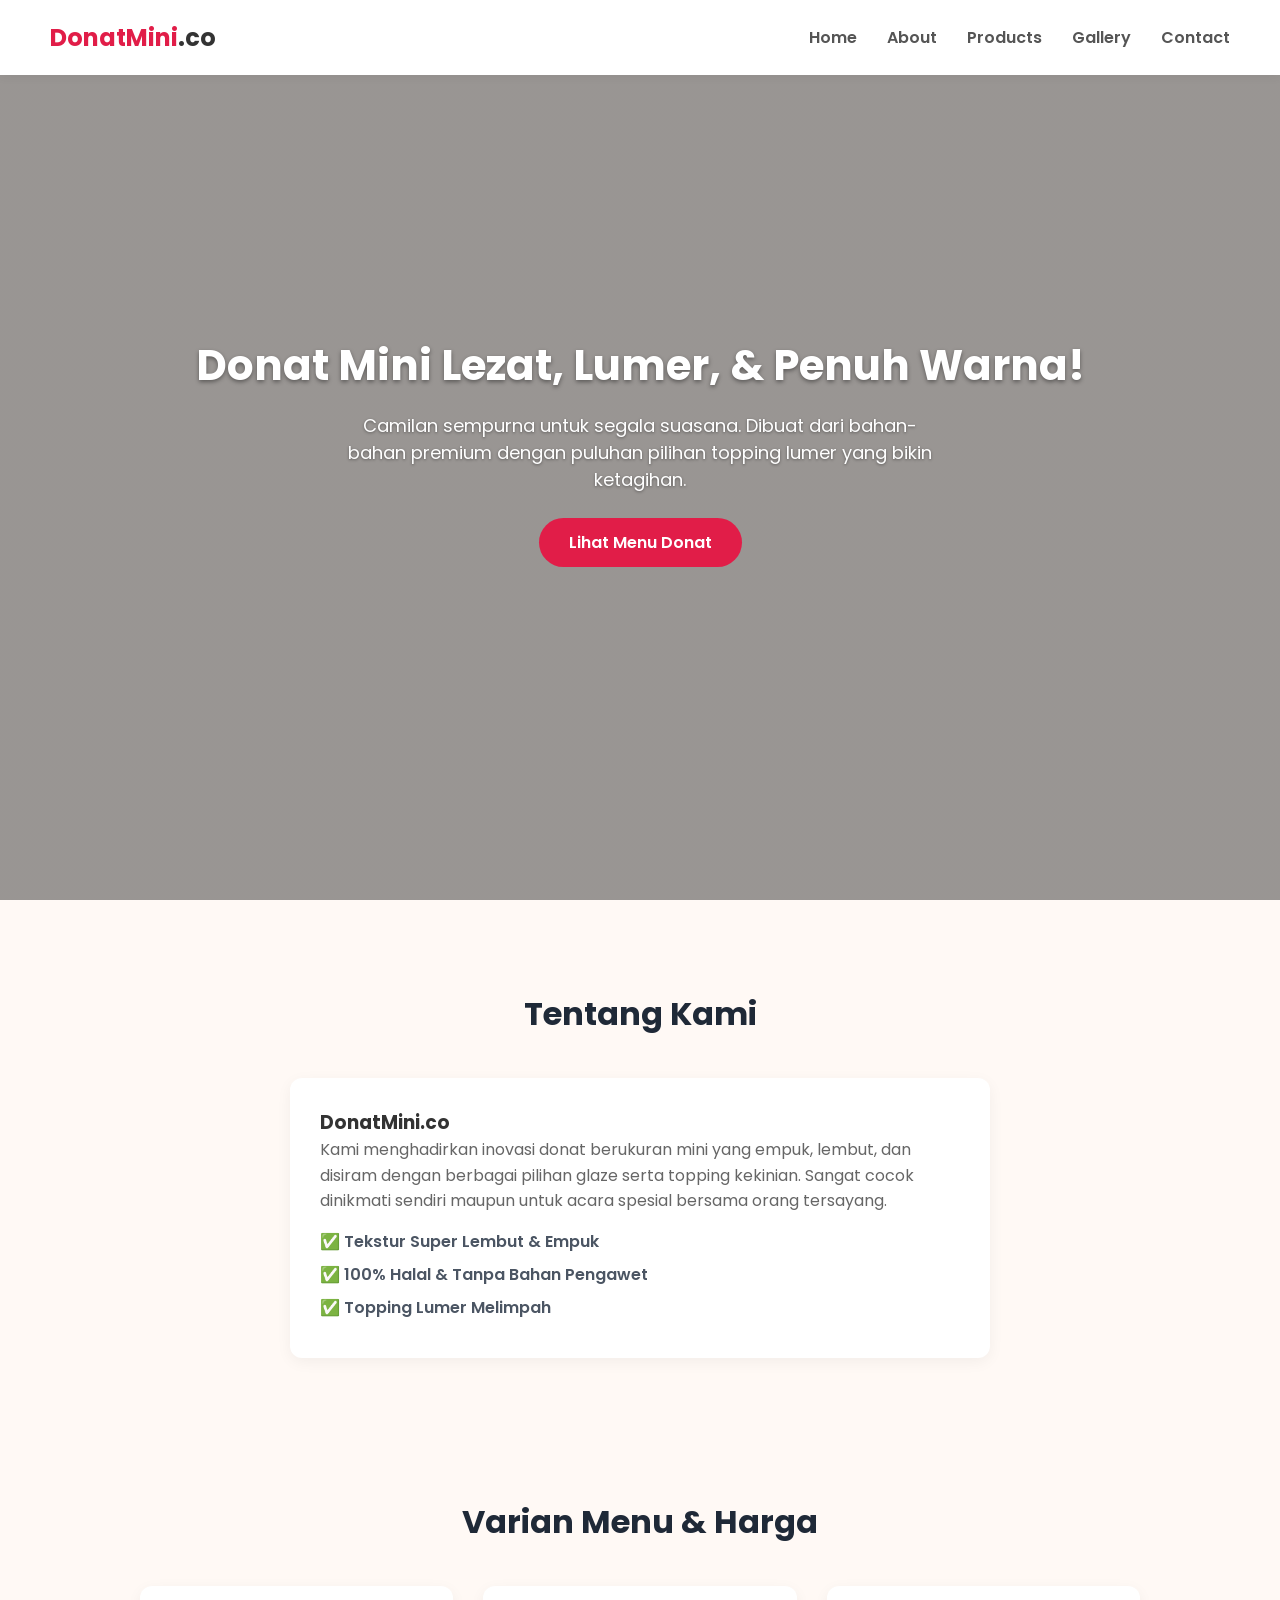
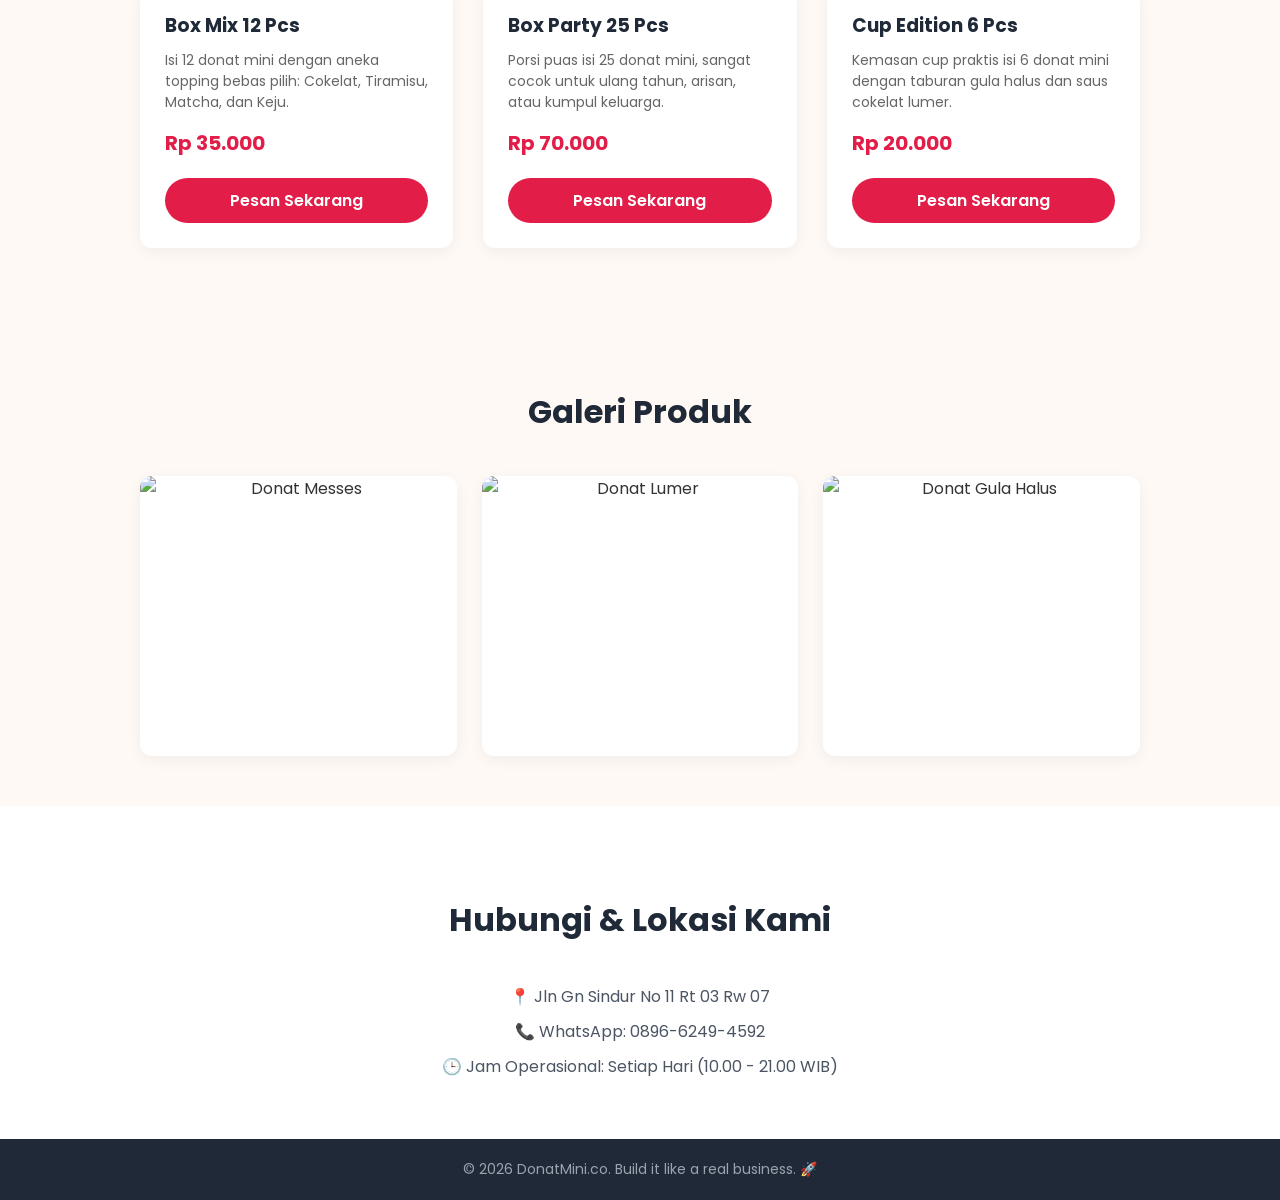
==== index.html @ 74868bb6 "Add files via upload" ====
<!DOCTYPE html>
<html lang="id">
<head>
    <meta charset="UTF-8">
    <meta name="viewport" content="width=device-width, initial-scale=1.0">
    <title>DonatMini.co - Manisnya Pas di Setiap Gigitan</title>
    <!-- Link CSS -->
    <link rel="stylesheet" href="style.css">
    <!-- Font Google -->
    <link href="https://fonts.googleapis.com/css2?family=Poppins:wght@300;400;600;700&display=swap" rel="stylesheet">
</head>
<body>

    <!-- NAVIGATION -->
    <header>
        <div class="logo">DonatMini<span>.co</span></div>
        <nav class="nav-menu" id="navMenu">
            <a href="#home">Home</a>
            <a href="#about">About</a>
            <a href="#products">Products</a>
            <a href="#gallery">Gallery</a>
            <a href="#contact">Contact</a>
        </nav>
        <div class="hamburger" id="hamburger">
            <span></span>
            <span></span>
            <span></span>
        </div>
    </header>

    <!-- HOME / HERO SECTION -->
    <section id="home" class="hero">
        <div class="hero-content">
            <h1>Donat Mini Lezat, Lumer, & Penuh Warna!</h1>
            <p>Camilan sempurna untuk segala suasana. Dibuat dari bahan-bahan premium dengan puluhan pilihan topping lumer yang bikin ketagihan.</p>
            <a href="#products" class="btn-primary">Lihat Menu Donat</a>
        </div>
    </section>

    <!-- ABOUT SECTION -->
    <section id="about" class="about">
        <h2>Tentang Kami</h2>
        <div class="about-container">
            <div class="about-text">
                <h3>DonatMini.co</h3>
                <p>Kami menghadirkan inovasi donat berukuran mini yang empuk, lembut, dan disiram dengan berbagai pilihan glaze serta topping kekinian. Sangat cocok dinikmati sendiri maupun untuk acara spesial bersama orang tersayang.</p>
                <ul>
                    <li>✅ Tekstur Super Lembut & Empuk</li>
                    <li>✅ 100% Halal & Tanpa Bahan Pengawet</li>
                    <li>✅ Topping Lumer Melimpah</li>
                </ul>
            </div>
        </div>
    </section>

    <!-- PRODUCT SECTION -->
    <section id="products" class="products">
        <h2>Varian Menu & Harga</h2>
        <div class="product-grid">
            <div class="product-card">
                <h3>Box Mix 12 Pcs</h3>
                <p>Isi 12 donat mini dengan aneka topping bebas pilih: Cokelat, Tiramisu, Matcha, dan Keju.</p>
                <span class="price">Rp 35.000</span>
                <a href="#contact" class="btn-card">Pesan Sekarang</a>
            </div>
            <div class="product-card">
                <h3>Box Party 25 Pcs</h3>
                <p>Porsi puas isi 25 donat mini, sangat cocok untuk ulang tahun, arisan, atau kumpul keluarga.</p>
                <span class="price">Rp 70.000</span>
                <a href="#contact" class="btn-card">Pesan Sekarang</a>
            </div>
            <div class="product-card">
                <h3>Cup Edition 6 Pcs</h3>
                <p>Kemasan cup praktis isi 6 donat mini dengan taburan gula halus dan saus cokelat lumer.</p>
                <span class="price">Rp 20.000</span>
                <a href="#contact" class="btn-card">Pesan Sekarang</a>
            </div>
        </div>
    </section>

    <!-- GALLERY SECTION (Murni Foto Tanpa Judul Teks) -->
    <section id="gallery" class="gallery">
        <h2>Galeri Produk</h2>
        <div class="gallery-grid">
            <div class="gallery-card">
                <img src="https://images.pexels.com/photos/3779937/pexels-photo-3779937.jpeg?auto=compress&cs=tinysrgb&w=600" alt="Donat Messes">
            </div>
            <div class="gallery-card">
                <img src="https://images.pexels.com/photos/1191639/pexels-photo-1191639.jpeg?auto=compress&cs=tinysrgb&w=600" alt="Donat Lumer">
            </div>
            <div class="gallery-card">
                <img src="https://images.pexels.com/photos/4686960/pexels-photo-4686960.jpeg?auto=compress&cs=tinysrgb&w=600" alt="Donat Gula Halus">
            </div>
        </div>
    </section>

    <!-- CONTACT SECTION -->
    <section id="contact" class="contact">
        <h2>Hubungi & Lokasi Kami</h2>
        <p>📍 Jln Gn Sindur No 11 Rt 03 Rw 07</p>
        <p>📞 WhatsApp: 0896-6249-4592</p>
        <p>🕒 Jam Operasional: Setiap Hari (10.00 - 21.00 WIB)</p>
    </section>

    <!-- FOOTER -->
    <footer>
        <p>&copy; 2026 DonatMini.co. Build it like a real business. 🚀</p>
    </footer>

    <!-- Link JavaScript -->
    <script src="script.js"></script>
</body>
</html>
---- style.css ----
/* --- PENGATURAN DASAR --- */
* {
    margin: 0;
    padding: 0;
    box-sizing: border-box;
    font-family: 'Poppins', sans-serif;
    scroll-behavior: smooth;
}

body {
    background-color: #fff9f5;
    color: #333;
}

/* --- HEADER & NAVBAR --- */
header {
    position: fixed;
    top: 0;
    width: 100%;
    background: #ffffff;
    display: flex;
    justify-content: space-between;
    align-items: center;
    padding: 20px 50px;
    box-shadow: 0 2px 10px rgba(0,0,0,0.05);
    z-index: 1000;
}

.logo {
    font-size: 24px;
    font-weight: 700;
    color: #e11d48;
}

.logo span {
    color: #333;
}

.nav-menu {
    display: flex;
    gap: 30px;
}

.nav-menu a {
    text-decoration: none;
    color: #555;
    font-weight: 600;
    transition: 0.3s;
}

.nav-menu a:hover {
    color: #e11d48;
}

/* Hamburger Menu untuk HP */
.hamburger {
    display: none;
    cursor: pointer;
    flex-direction: column;
    gap: 5px;
}

.hamburger span {
    width: 25px;
    height: 3px;
    background: #333;
    transition: 0.3s;
}

/* --- HERO SECTION --- */
.hero {
    height: 100vh;
    background: linear-gradient(rgba(0,0,0,0.4), rgba(0,0,0,0.4)), url('https://images.pexels.com/photos/867452/pexels-photo-867452.jpeg?auto=compress&cs=tinysrgb&w=1260&h=750&dpr=1') center/cover no-repeat;
    display: flex;
    align-items: center;
    justify-content: center;
    text-align: center;
    color: #fff;
    padding: 0 20px;
}

.hero-content h1 {
    font-size: 42px;
    margin-bottom: 15px;
    text-shadow: 0 2px 4px rgba(0,0,0,0.4);
}

.hero-content p {
    font-size: 18px;
    margin-bottom: 25px;
    max-width: 600px;
    margin-left: auto;
    margin-right: auto;
    text-shadow: 0 1px 3px rgba(0,0,0,0.4);
}

.btn-primary, .btn-card {
    display: inline-block;
    background-color: #e11d48;
    color: #fff;
    padding: 12px 30px;
    border-radius: 25px;
    text-decoration: none;
    font-weight: 600;
    transition: 0.3s;
}

.btn-primary:hover, .btn-card:hover {
    background-color: #be123c;
}

/* --- GENERAL SECTION --- */
section {
    padding: 90px 50px 50px;
    text-align: center;
}

section h2 {
    font-size: 32px;
    margin-bottom: 40px;
    color: #1f2937;
}

/* --- ABOUT SECTION --- */
.about-container {
    max-width: 700px;
    margin: 0 auto;
    text-align: left;
    background: #fff;
    padding: 30px;
    border-radius: 12px;
    box-shadow: 0 4px 15px rgba(0,0,0,0.05);
}

.about-text p {
    margin-bottom: 15px;
    line-height: 1.6;
    color: #666;
}

.about-text ul {
    list-style: none;
    margin-top: 15px;
}

.about-text li {
    margin-bottom: 8px;
    font-weight: 600;
    color: #4b5563;
}

/* --- PRODUCT SECTION --- */
.product-grid {
    display: grid;
    grid-template-columns: repeat(auto-fit, minmax(280px, 1fr));
    gap: 30px;
    max-width: 1000px;
    margin: 0 auto;
}

.product-card {
    background: #fff;
    padding: 25px;
    border-radius: 12px;
    box-shadow: 0 4px 15px rgba(0,0,0,0.05);
    text-align: left;
    display: flex;
    flex-direction: column;
    justify-content: space-between;
    transition: transform 0.3s;
}

.product-card:hover {
    transform: translateY(-5px);
}

.product-card h3 {
    color: #1f2937;
    margin-bottom: 10px;
}

.product-card p {
    color: #666;
    font-size: 14px;
    margin-bottom: 15px;
}

.price {
    font-size: 20px;
    font-weight: 700;
    color: #e11d48;
    margin-bottom: 20px;
}

.btn-card {
    text-align: center;
    padding: 10px;
}

/* --- GALLERY SECTION (Desain Kartu Foto Tanpa Teks) --- */
.gallery-grid {
    display: grid;
    grid-template-columns: repeat(auto-fit, minmax(280px, 1fr));
    gap: 25px;
    max-width: 1000px;
    margin: 0 auto;
}

.gallery-card {
    background: #fff;
    border-radius: 12px;
    overflow: hidden;
    box-shadow: 0 4px 15px rgba(0,0,0,0.05);
    transition: transform 0.3s;
}

.gallery-card:hover {
    transform: scale(1.03);
}

.gallery-card img {
    width: 100%;
    height: 280px;
    object-fit: cover;
    display: block;
}

/* --- CONTACT SECTION --- */
.contact {
    background: #fff;
}

.contact p {
    font-size: 16px;
    margin-bottom: 10px;
    color: #4b5563;
}

/* --- FOOTER --- */
footer {
    background: #1f2937;
    color: #9ca3af;
    padding: 20px;
    text-align: center;
    font-size: 14px;
}

/* --- RESPONSIVE UNTUK HP --- */
@media (max-width: 768px) {
    header {
        padding: 20px;
    }
    
    .nav-menu {
        display: none;
        flex-direction: column;
        position: absolute;
        top: 70px;
        left: 0;
        width: 100%;
        background: #fff;
        padding: 20px;
        box-shadow: 0 5px 10px rgba(0,0,0,0.1);
        text-align: center;
    }

    .nav-menu.active {
        display: flex;
    }

    .hamburger {
        display: flex;
    }

    .hero-content h1 {
        font-size: 30px;
    }
    
    section {
        padding: 70px 20px 40px;
    }
}
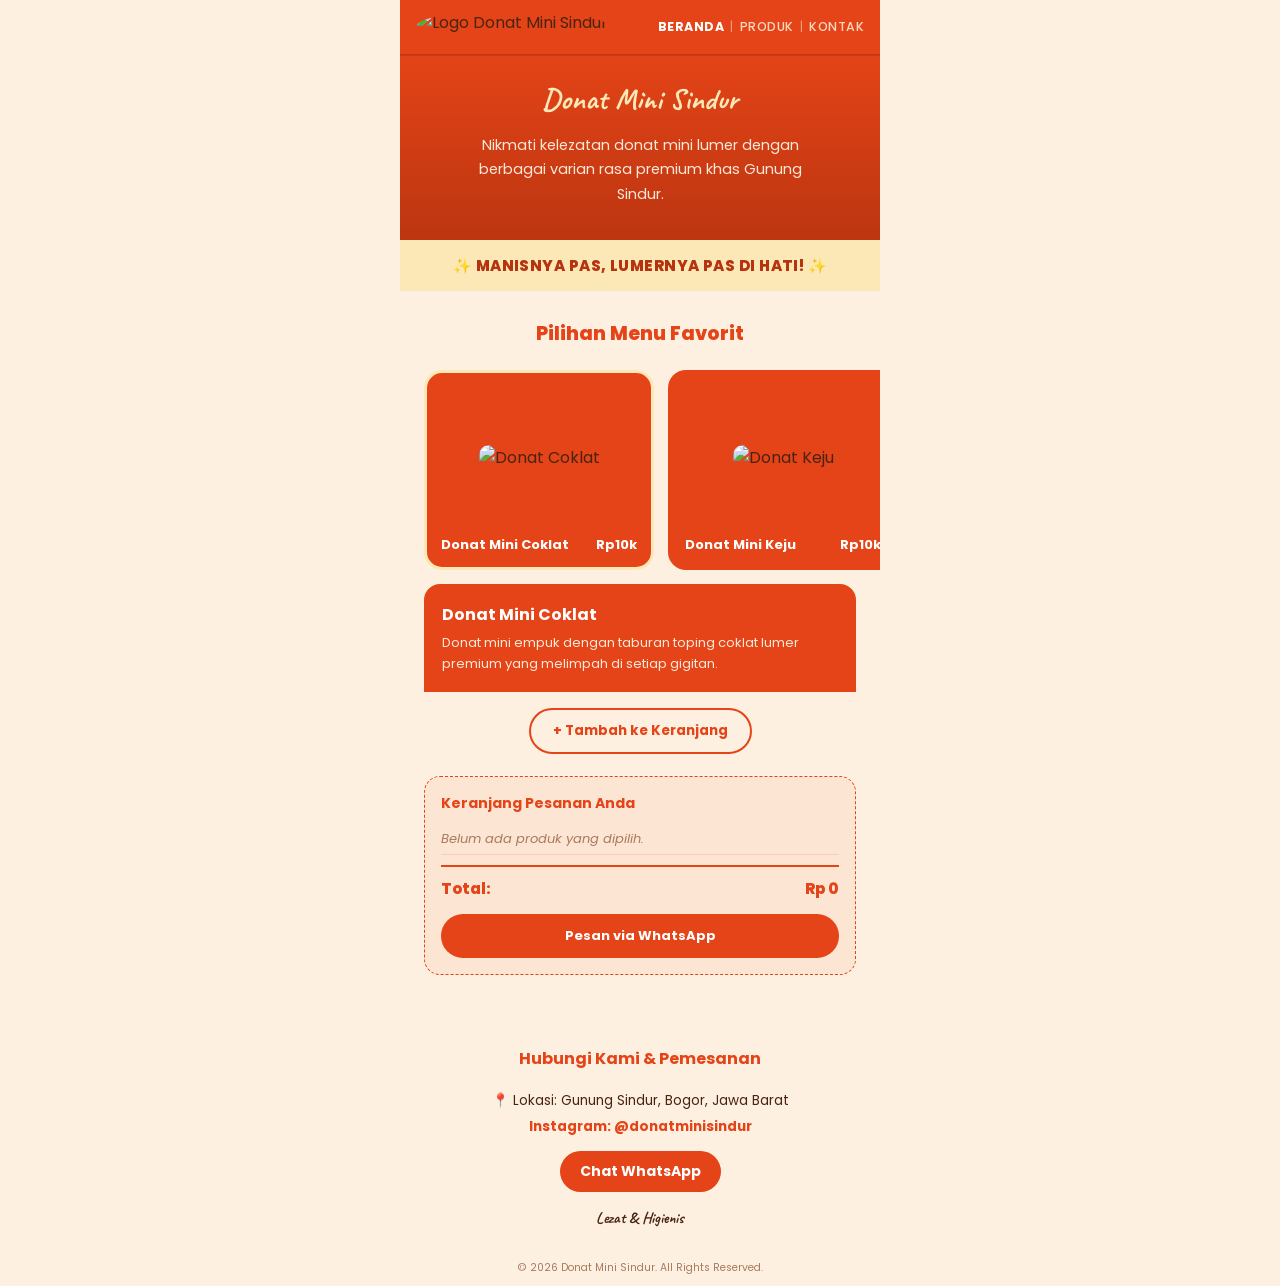
==== commit 66e6eae1: "Add files via upload" ====
--- a/index.html
+++ b/index.html
@@ -1,113 +1,92 @@
 <!DOCTYPE html>
 <html lang="id">
 <head>
-    <meta charset="UTF-8">
-    <meta name="viewport" content="width=device-width, initial-scale=1.0">
-    <title>DonatMini.co - Manisnya Pas di Setiap Gigitan</title>
-    <!-- Link CSS -->
-    <link rel="stylesheet" href="style.css">
-    <!-- Font Google -->
-    <link href="https://fonts.googleapis.com/css2?family=Poppins:wght@300;400;600;700&display=swap" rel="stylesheet">
+<meta charset="UTF-8">
+<meta name="viewport" content="width=device-width, initial-scale=1, viewport-fit=cover">
+<title>Donat Mini Sindur</title>
+<link rel="icon" href="data:,">
+<link rel="preconnect" href="https://fonts.googleapis.com">
+<link rel="preconnect" href="https://fonts.gstatic.com" crossorigin>
+<link href="https://fonts.googleapis.com/css2?family=Poppins:ital,wght@0,400;0,500;0,600;0,700;0,800;1,500&family=Caveat:wght@600;700&display=swap" rel="stylesheet">
+<!-- Menghubungkan file CSS terpisah -->
+<link rel="stylesheet" href="style.css">
 </head>
 <body>
+<div class="wrap">
 
-    <!-- NAVIGATION -->
-    <header>
-        <div class="logo">DonatMini<span>.co</span></div>
-        <nav class="nav-menu" id="navMenu">
-            <a href="#home">Home</a>
-            <a href="#about">About</a>
-            <a href="#products">Products</a>
-            <a href="#gallery">Gallery</a>
-            <a href="#contact">Contact</a>
-        </nav>
-        <div class="hamburger" id="hamburger">
-            <span></span>
-            <span></span>
-            <span></span>
-        </div>
-    </header>
+<!-- Navbar dengan Logo di Pojok Kiri -->
+<header class="navbar"><div class="navbar-in">
+  <img class="nav-logo" src="URL_GAMBAR_1_ANDA" alt="Logo Donat Mini Sindur">
+  <nav>
+    <a href="#beranda" class="nav-link active" data-s="beranda">BERANDA</a><span>|</span>
+    <a href="#produk" class="nav-link" data-s="produk">PRODUK</a><span>|</span>
+    <a href="#kontak" class="nav-link" data-s="kontak">KONTAK</a>
+  </nav>
+</div></header>
 
-    <!-- HOME / HERO SECTION -->
-    <section id="home" class="hero">
-        <div class="hero-content">
-            <h1>Donat Mini Lezat, Lumer, & Penuh Warna!</h1>
-            <p>Camilan sempurna untuk segala suasana. Dibuat dari bahan-bahan premium dengan puluhan pilihan topping lumer yang bikin ketagihan.</p>
-            <a href="#products" class="btn-primary">Lihat Menu Donat</a>
-        </div>
-    </section>
+<!-- Hero Section -->
+<section id="beranda" class="hero">
+  <h1 class="tagline script">Donat Mini Sindur</h1>
+  <p class="lead">Nikmati kelezatan donat mini lumer dengan berbagai varian rasa premium khas Gunung Sindur.</p>
+</section>
 
-    <!-- ABOUT SECTION -->
-    <section id="about" class="about">
-        <h2>Tentang Kami</h2>
-        <div class="about-container">
-            <div class="about-text">
-                <h3>DonatMini.co</h3>
-                <p>Kami menghadirkan inovasi donat berukuran mini yang empuk, lembut, dan disiram dengan berbagai pilihan glaze serta topping kekinian. Sangat cocok dinikmati sendiri maupun untuk acara spesial bersama orang tersayang.</p>
-                <ul>
-                    <li>✅ Tekstur Super Lembut & Empuk</li>
-                    <li>✅ 100% Halal & Tanpa Bahan Pengawet</li>
-                    <li>✅ Topping Lumer Melimpah</li>
-                </ul>
-            </div>
-        </div>
-    </section>
+<div class="banner">✨ MANISNYA PAS, LUMERNYA PAS DI HATI! ✨</div>
 
-    <!-- PRODUCT SECTION -->
-    <section id="products" class="products">
-        <h2>Varian Menu & Harga</h2>
-        <div class="product-grid">
-            <div class="product-card">
-                <h3>Box Mix 12 Pcs</h3>
-                <p>Isi 12 donat mini dengan aneka topping bebas pilih: Cokelat, Tiramisu, Matcha, dan Keju.</p>
-                <span class="price">Rp 35.000</span>
-                <a href="#contact" class="btn-card">Pesan Sekarang</a>
-            </div>
-            <div class="product-card">
-                <h3>Box Party 25 Pcs</h3>
-                <p>Porsi puas isi 25 donat mini, sangat cocok untuk ulang tahun, arisan, atau kumpul keluarga.</p>
-                <span class="price">Rp 70.000</span>
-                <a href="#contact" class="btn-card">Pesan Sekarang</a>
-            </div>
-            <div class="product-card">
-                <h3>Cup Edition 6 Pcs</h3>
-                <p>Kemasan cup praktis isi 6 donat mini dengan taburan gula halus dan saus cokelat lumer.</p>
-                <span class="price">Rp 20.000</span>
-                <a href="#contact" class="btn-card">Pesan Sekarang</a>
-            </div>
-        </div>
-    </section>
+<!-- Produk Section -->
+<section id="produk" class="produk">
+  <h2>Pilihan Menu Favorit</h2>
+  <div class="carousel">
+    <div class="pcard active" onclick="selectProduct(0)">
+      <div class="photo"><img src="URL_GAMBAR_PRODUK_1" class="jar" alt="Donat Coklat"></div>
+      <div class="pname"><span>Donat Mini Coklat</span><span>Rp10k</span></div>
+    </div>
+    <div class="pcard" onclick="selectProduct(1)">
+      <div class="photo"><img src="URL_GAMBAR_PRODUK_2" class="jar" alt="Donat Keju"></div>
+      <div class="pname"><span>Donat Mini Keju</span><span>Rp10k</span></div>
+    </div>
+  </div>
 
-    <!-- GALLERY SECTION (Murni Foto Tanpa Judul Teks) -->
-    <section id="gallery" class="gallery">
-        <h2>Galeri Produk</h2>
-        <div class="gallery-grid">
-            <div class="gallery-card">
-                <img src="https://images.pexels.com/photos/3779937/pexels-photo-3779937.jpeg?auto=compress&cs=tinysrgb&w=600" alt="Donat Messes">
-            </div>
-            <div class="gallery-card">
-                <img src="https://images.pexels.com/photos/1191639/pexels-photo-1191639.jpeg?auto=compress&cs=tinysrgb&w=600" alt="Donat Lumer">
-            </div>
-            <div class="gallery-card">
-                <img src="https://images.pexels.com/photos/4686960/pexels-photo-4686960.jpeg?auto=compress&cs=tinysrgb&w=600" alt="Donat Gula Halus">
-            </div>
-        </div>
-    </section>
+  <div class="product-detail">
+    <h3 id="prodTitle">Donat Mini Coklat</h3>
+    <p id="prodDesc">Donat mini empuk dengan taburan toping coklat lumer premium yang melimpah di setiap gigitan.</p>
+  </div>
 
-    <!-- CONTACT SECTION -->
-    <section id="contact" class="contact">
-        <h2>Hubungi & Lokasi Kami</h2>
-        <p>📍 Jln Gn Sindur No 11 Rt 03 Rw 07</p>
-        <p>📞 WhatsApp: 0896-6249-4592</p>
-        <p>🕒 Jam Operasional: Setiap Hari (10.00 - 21.00 WIB)</p>
-    </section>
+  <div class="add-cart-wrap">
+    <button class="add-cart-btn" onclick="addToCart()">+ Tambah ke Keranjang</button>
+  </div>
 
-    <!-- FOOTER -->
-    <footer>
-        <p>&copy; 2026 DonatMini.co. Build it like a real business. 🚀</p>
-    </footer>
+  <!-- Keranjang Pesanan -->
+  <div class="cart-box">
+    <h4>Keranjang Pesanan Anda</h4>
+    <ul id="cartList">
+      <li class="cart-empty">Belum ada produk yang dipilih.</li>
+    </ul>
+    <div class="cart-total">
+      <span>Total:</span>
+      <span id="cartTotalPrice">Rp 0</span>
+    </div>
+    <div class="cart-actions">
+      <button id="checkoutBtn" onclick="checkoutWhatsApp()">Pesan via WhatsApp</button>
+    </div>
+  </div>
+</section>
 
-    <!-- Link JavaScript -->
-    <script src="script.js"></script>
+<!-- Kontak Section -->
+<section id="kontak" class="kontak">
+  <h3>Hubungi Kami & Pemesanan</h3>
+  <p class="addr">📍 Lokasi: Gunung Sindur, Bogor, Jawa Barat</p>
+  <p class="ig">Instagram: @donatminisindur</p>
+  <a href="https://wa.me/6281234567890" class="contact-pill" target="_blank">Chat WhatsApp</a>
+  <div class="script">Lezat & Higienis</div>
+</section>
+
+<footer class="credit">
+  &copy; 2026 Donat Mini Sindur. All Rights Reserved.
+</footer>
+
+</div>
+
+<!-- Menghubungkan file JavaScript terpisah -->
+<script src="script.js"></script>
 </body>
 </html>
--- a/style.css
+++ b/style.css
@@ -1,282 +1,104 @@
-/* --- PENGATURAN DASAR --- */
-* {
-    margin: 0;
-    padding: 0;
-    box-sizing: border-box;
-    font-family: 'Poppins', sans-serif;
-    scroll-behavior: smooth;
+:root{
+  --orange:#E44417; --orange-2:#EC6A1B; --orange-dark:#B5330F;
+  --banner:#FCE8B6; --cream:#FEF0E1; --cream-ink:#9a3b16; --ink:#4a2410;
+  color-scheme: light dark;
 }
+@media (prefers-color-scheme:dark){
+  :root:not([data-theme="light"]){ --cream:#241209; --cream-ink:#f3c98e; --ink:#f3e3d2; }
+}
+:root[data-theme="dark"]{ --cream:#241209; --cream-ink:#f3c98e; --ink:#f3e3d2; }
+*{box-sizing:border-box; margin:0; padding:0;}
+html{scroll-behavior:smooth; scroll-padding-top:env(safe-area-inset-top,0px);}
+body{
+  font-family:'Poppins',sans-serif; background:var(--cream); color:var(--ink);
+  padding-top:env(safe-area-inset-top,0px); padding-bottom:env(safe-area-inset-bottom,0px);
+  overflow-x:hidden;
+}
+.wrap{max-width:480px; margin:0 auto; position:relative;}
+img{max-width:100%; display:block;}
+.script{font-family:'Caveat',cursive; font-weight:700;}
 
-body {
-    background-color: #fff9f5;
-    color: #333;
+/* nav */
+header.navbar{
+  position:sticky; top:0; z-index:40; background:var(--orange);
+  padding-top:env(safe-area-inset-top,0px);
+  box-shadow:0 2px 0 rgba(0,0,0,.12);
 }
+.navbar::before{content:"";position:fixed;inset:0 0 auto;height:env(safe-area-inset-top,0px);background:var(--orange);z-index:41;}
+.navbar-in{max-width:480px; margin:0 auto; display:flex; align-items:center; justify-content:space-between; padding:10px 16px;}
+.navbar img.nav-logo{height:34px; width:auto; border-radius:50%;}
+.navbar nav{display:flex; align-items:center; gap:6px; font-size:12.5px; letter-spacing:.04em;}
+.navbar nav a{color:#fbd9bf; text-decoration:none; font-weight:500; white-space:nowrap;}
+.navbar nav a.active{color:#fff; font-weight:700;}
+.navbar nav span{color:#fbd9bf; opacity:.6;}
 
-/* --- HEADER & NAVBAR --- */
-header {
-    position: fixed;
-    top: 0;
-    width: 100%;
-    background: #ffffff;
-    display: flex;
-    justify-content: space-between;
-    align-items: center;
-    padding: 20px 50px;
-    box-shadow: 0 2px 10px rgba(0,0,0,0.05);
-    z-index: 1000;
+/* hero */
+.hero{
+  background:var(--orange); color:#fff; text-align:center; padding:28px 24px 34px;
+  position:relative; overflow:hidden;
+  background-image: linear-gradient(rgba(228, 68, 23, 0.85), rgba(181, 51, 15, 0.85)), url('URL_GAMBAR_BACKGROUND_ANDA_DISINI');
+  background-size: cover;
+  background-position: center;
 }
+.hero img.hero-logo{width:min(78%,320px); margin:4px auto 14px; border-radius:12px;}
+.hero .tagline{font-size:30px; line-height:1.15; color:var(--banner); margin-bottom:16px;}
+.hero .lead{font-size:14.5px; line-height:1.7; max-width:360px; margin:0 auto; color:#fde9da;}
+.hero .lead b{color:#fff;}
 
-.logo {
-    font-size: 24px;
-    font-weight: 700;
-    color: #e11d48;
-}
+.banner{background:var(--banner); color:var(--orange-dark); text-align:center; font-weight:800; font-size:15px; letter-spacing:.03em; padding:14px 10px;}
 
-.logo span {
-    color: #333;
-}
+/* profile / tentang */
+.profile{background:var(--orange); color:#fff; padding:30px 24px 36px; position:relative; overflow:hidden;}
+.pill{display:inline-block; background:var(--banner); color:var(--orange-dark); font-weight:800; font-size:14px; padding:8px 18px; border-radius:999px; margin-bottom:12px;}
+.profile p{font-size:14px; line-height:1.75; color:#fde9da; margin-bottom:22px;}
+.profile p b{color:#fff;}
+.points{list-style:none; counter-reset:pt; margin:14px 0 22px;}
+.points li{counter-increment:pt; font-size:13.5px; line-height:1.6; color:#fde9da; padding-left:24px; position:relative; margin-bottom:8px;}
+.points li::before{content:counter(pt)"."; position:absolute; left:0; color:var(--banner); font-weight:700;}
+.script-caption{text-align:center; font-size:22px; color:var(--banner); margin-top:8px;}
 
-.nav-menu {
-    display: flex;
-    gap: 30px;
-}
+/* cta */
+.cta{position:relative; padding:48px 20px; text-align:center; background-size:cover; background-position:center; isolation:isolate;}
+.cta::before{content:"";position:absolute; inset:0; background:rgba(228,68,23,.42); z-index:-1;}
+.cta-btn{background:var(--orange); color:#fff; border:none; font-family:inherit; font-weight:800; font-size:16px; letter-spacing:.03em; padding:16px 28px; border-radius:999px; box-shadow:0 6px 0 var(--orange-dark); cursor:pointer;}
+.cta-btn:active{transform:translateY(3px); box-shadow:0 3px 0 var(--orange-dark);}
 
-.nav-menu a {
-    text-decoration: none;
-    color: #555;
-    font-weight: 600;
-    transition: 0.3s;
-}
+/* produk */
+.produk{background:var(--cream); padding:28px 0 36px;}
+.produk h2{text-align:center; color:var(--orange); font-size:19px; font-weight:800; margin-bottom:18px;}
+.carousel{display:flex; gap:14px; overflow-x:auto; padding:4px 24px 14px; scroll-snap-type:x mandatory; -webkit-overflow-scrolling:touch;}
+.carousel::-webkit-scrollbar{display:none;}
+.pcard{scroll-snap-align:center; flex:0 0 72%; max-width:230px; background:var(--orange); border-radius:18px; padding:14px 14px 12px; cursor:pointer; border:3px solid transparent; transition:border-color .15s;}
+.pcard.active{border-color:var(--banner);}
+.pcard .photo{position:relative; height:140px; display:flex; align-items:center; justify-content:center;}
+.pcard .photo img.jar{max-height:130px; border-radius:10px;}
+.pcard .pname{color:#fff; font-weight:700; font-size:13px; display:flex; justify-content:space-between; margin-top:8px;}
 
-.nav-menu a:hover {
-    color: #e11d48;
-}
+.product-detail{background:var(--orange); margin:0 24px; padding:18px; border-radius:16px 16px 0 0; overflow:hidden;}
+.product-detail h3{color:#fff; font-size:16px; margin-bottom:6px;}
+.product-detail p{color:#fde9da; font-size:13px; line-height:1.55;}
 
-/* Hamburger Menu untuk HP */
-.hamburger {
-    display: none;
-    cursor: pointer;
-    flex-direction: column;
-    gap: 5px;
-}
+.add-cart-wrap{text-align:center; margin:16px 0 22px;}
+.add-cart-btn{background:var(--cream); color:var(--orange); border:2px solid var(--orange); font-family:inherit; font-weight:700; font-size:13.5px; padding:11px 22px; border-radius:999px; cursor:pointer;}
+.add-cart-btn:active{background:var(--orange); color:#fff;}
 
-.hamburger span {
-    width: 25px;
-    height: 3px;
-    background: #333;
-    transition: 0.3s;
-}
+.cart-box{margin:0 24px; background:rgba(228,68,23,.06); border:1.5px dashed var(--orange); border-radius:16px; padding:16px;}
+.cart-box h4{color:var(--orange); font-size:14px; margin-bottom:10px;}
+.cart-box ul{list-style:none;}
+.cart-box li{display:flex; justify-content:space-between; font-size:13px; padding:5px 0; border-bottom:1px solid rgba(228,68,23,.15);}
+.cart-box li .nm{color:var(--ink);}
+.cart-box li .nm b{color:var(--orange);}
+.cart-empty{font-size:12.5px; color:#a97a5e; font-style:italic; padding:4px 0;}
+.cart-total{display:flex; justify-content:space-between; align-items:center; font-weight:800; color:var(--orange); font-size:15px; margin-top:10px; padding-top:10px; border-top:2px solid var(--orange);}
+.cart-actions{display:flex; gap:10px; margin-top:14px;}
+#checkoutBtn{flex:1; background:var(--orange); color:#fff; border:none; font-family:inherit; font-weight:700; font-size:13px; padding:12px; border-radius:999px; cursor:pointer;}
 
-/* --- HERO SECTION --- */
-.hero {
-    height: 100vh;
-    background: linear-gradient(rgba(0,0,0,0.4), rgba(0,0,0,0.4)), url('https://images.pexels.com/photos/867452/pexels-photo-867452.jpeg?auto=compress&cs=tinysrgb&w=1260&h=750&dpr=1') center/cover no-repeat;
-    display: flex;
-    align-items: center;
-    justify-content: center;
-    text-align: center;
-    color: #fff;
-    padding: 0 20px;
-}
-
-.hero-content h1 {
-    font-size: 42px;
-    margin-bottom: 15px;
-    text-shadow: 0 2px 4px rgba(0,0,0,0.4);
-}
-
-.hero-content p {
-    font-size: 18px;
-    margin-bottom: 25px;
-    max-width: 600px;
-    margin-left: auto;
-    margin-right: auto;
-    text-shadow: 0 1px 3px rgba(0,0,0,0.4);
-}
-
-.btn-primary, .btn-card {
-    display: inline-block;
-    background-color: #e11d48;
-    color: #fff;
-    padding: 12px 30px;
-    border-radius: 25px;
-    text-decoration: none;
-    font-weight: 600;
-    transition: 0.3s;
-}
-
-.btn-primary:hover, .btn-card:hover {
-    background-color: #be123c;
-}
-
-/* --- GENERAL SECTION --- */
-section {
-    padding: 90px 50px 50px;
-    text-align: center;
-}
-
-section h2 {
-    font-size: 32px;
-    margin-bottom: 40px;
-    color: #1f2937;
-}
-
-/* --- ABOUT SECTION --- */
-.about-container {
-    max-width: 700px;
-    margin: 0 auto;
-    text-align: left;
-    background: #fff;
-    padding: 30px;
-    border-radius: 12px;
-    box-shadow: 0 4px 15px rgba(0,0,0,0.05);
-}
-
-.about-text p {
-    margin-bottom: 15px;
-    line-height: 1.6;
-    color: #666;
-}
-
-.about-text ul {
-    list-style: none;
-    margin-top: 15px;
-}
-
-.about-text li {
-    margin-bottom: 8px;
-    font-weight: 600;
-    color: #4b5563;
-}
-
-/* --- PRODUCT SECTION --- */
-.product-grid {
-    display: grid;
-    grid-template-columns: repeat(auto-fit, minmax(280px, 1fr));
-    gap: 30px;
-    max-width: 1000px;
-    margin: 0 auto;
-}
-
-.product-card {
-    background: #fff;
-    padding: 25px;
-    border-radius: 12px;
-    box-shadow: 0 4px 15px rgba(0,0,0,0.05);
-    text-align: left;
-    display: flex;
-    flex-direction: column;
-    justify-content: space-between;
-    transition: transform 0.3s;
-}
-
-.product-card:hover {
-    transform: translateY(-5px);
-}
-
-.product-card h3 {
-    color: #1f2937;
-    margin-bottom: 10px;
-}
-
-.product-card p {
-    color: #666;
-    font-size: 14px;
-    margin-bottom: 15px;
-}
-
-.price {
-    font-size: 20px;
-    font-weight: 700;
-    color: #e11d48;
-    margin-bottom: 20px;
-}
-
-.btn-card {
-    text-align: center;
-    padding: 10px;
-}
-
-/* --- GALLERY SECTION (Desain Kartu Foto Tanpa Teks) --- */
-.gallery-grid {
-    display: grid;
-    grid-template-columns: repeat(auto-fit, minmax(280px, 1fr));
-    gap: 25px;
-    max-width: 1000px;
-    margin: 0 auto;
-}
-
-.gallery-card {
-    background: #fff;
-    border-radius: 12px;
-    overflow: hidden;
-    box-shadow: 0 4px 15px rgba(0,0,0,0.05);
-    transition: transform 0.3s;
-}
-
-.gallery-card:hover {
-    transform: scale(1.03);
-}
-
-.gallery-card img {
-    width: 100%;
-    height: 280px;
-    object-fit: cover;
-    display: block;
-}
-
-/* --- CONTACT SECTION --- */
-.contact {
-    background: #fff;
-}
-
-.contact p {
-    font-size: 16px;
-    margin-bottom: 10px;
-    color: #4b5563;
-}
-
-/* --- FOOTER --- */
-footer {
-    background: #1f2937;
-    color: #9ca3af;
-    padding: 20px;
-    text-align: center;
-    font-size: 14px;
-}
-
-/* --- RESPONSIVE UNTUK HP --- */
-@media (max-width: 768px) {
-    header {
-        padding: 20px;
-    }
-    
-    .nav-menu {
-        display: none;
-        flex-direction: column;
-        position: absolute;
-        top: 70px;
-        left: 0;
-        width: 100%;
-        background: #fff;
-        padding: 20px;
-        box-shadow: 0 5px 10px rgba(0,0,0,0.1);
-        text-align: center;
-    }
-
-    .nav-menu.active {
-        display: flex;
-    }
-
-    .hamburger {
-        display: flex;
-    }
-
-    .hero-content h1 {
-        font-size: 30px;
-    }
-    
-    section {
-        padding: 70px 20px 40px;
-    }
-}+/* qris & kontak */
+.qris{background:var(--cream); text-align:center; padding:34px 24px 44px;}
+.qris h3{color:var(--orange); font-size:16px; font-weight:800; margin-bottom:28px;}
+.kontak{background:var(--cream); text-align:center; padding:36px 24px 22px;}
+.kontak h3{color:var(--orange); font-size:16px; line-height:1.5; margin-bottom:20px;}
+.contact-pill{display:inline-flex; align-items:center; gap:8px; background:var(--orange); color:#fff; font-weight:700; font-size:14px; padding:10px 20px; border-radius:999px; margin-bottom:16px; text-decoration:none;}
+.kontak .addr{font-size:13.5px; color:var(--ink); margin-bottom:6px;}
+.kontak .ig{font-weight:700; color:var(--orange); font-size:13.5px; margin-bottom:14px;}
+footer.credit{text-align:center; font-size:10.5px; color:#a97a5e; padding:10px; background:var(--cream);}
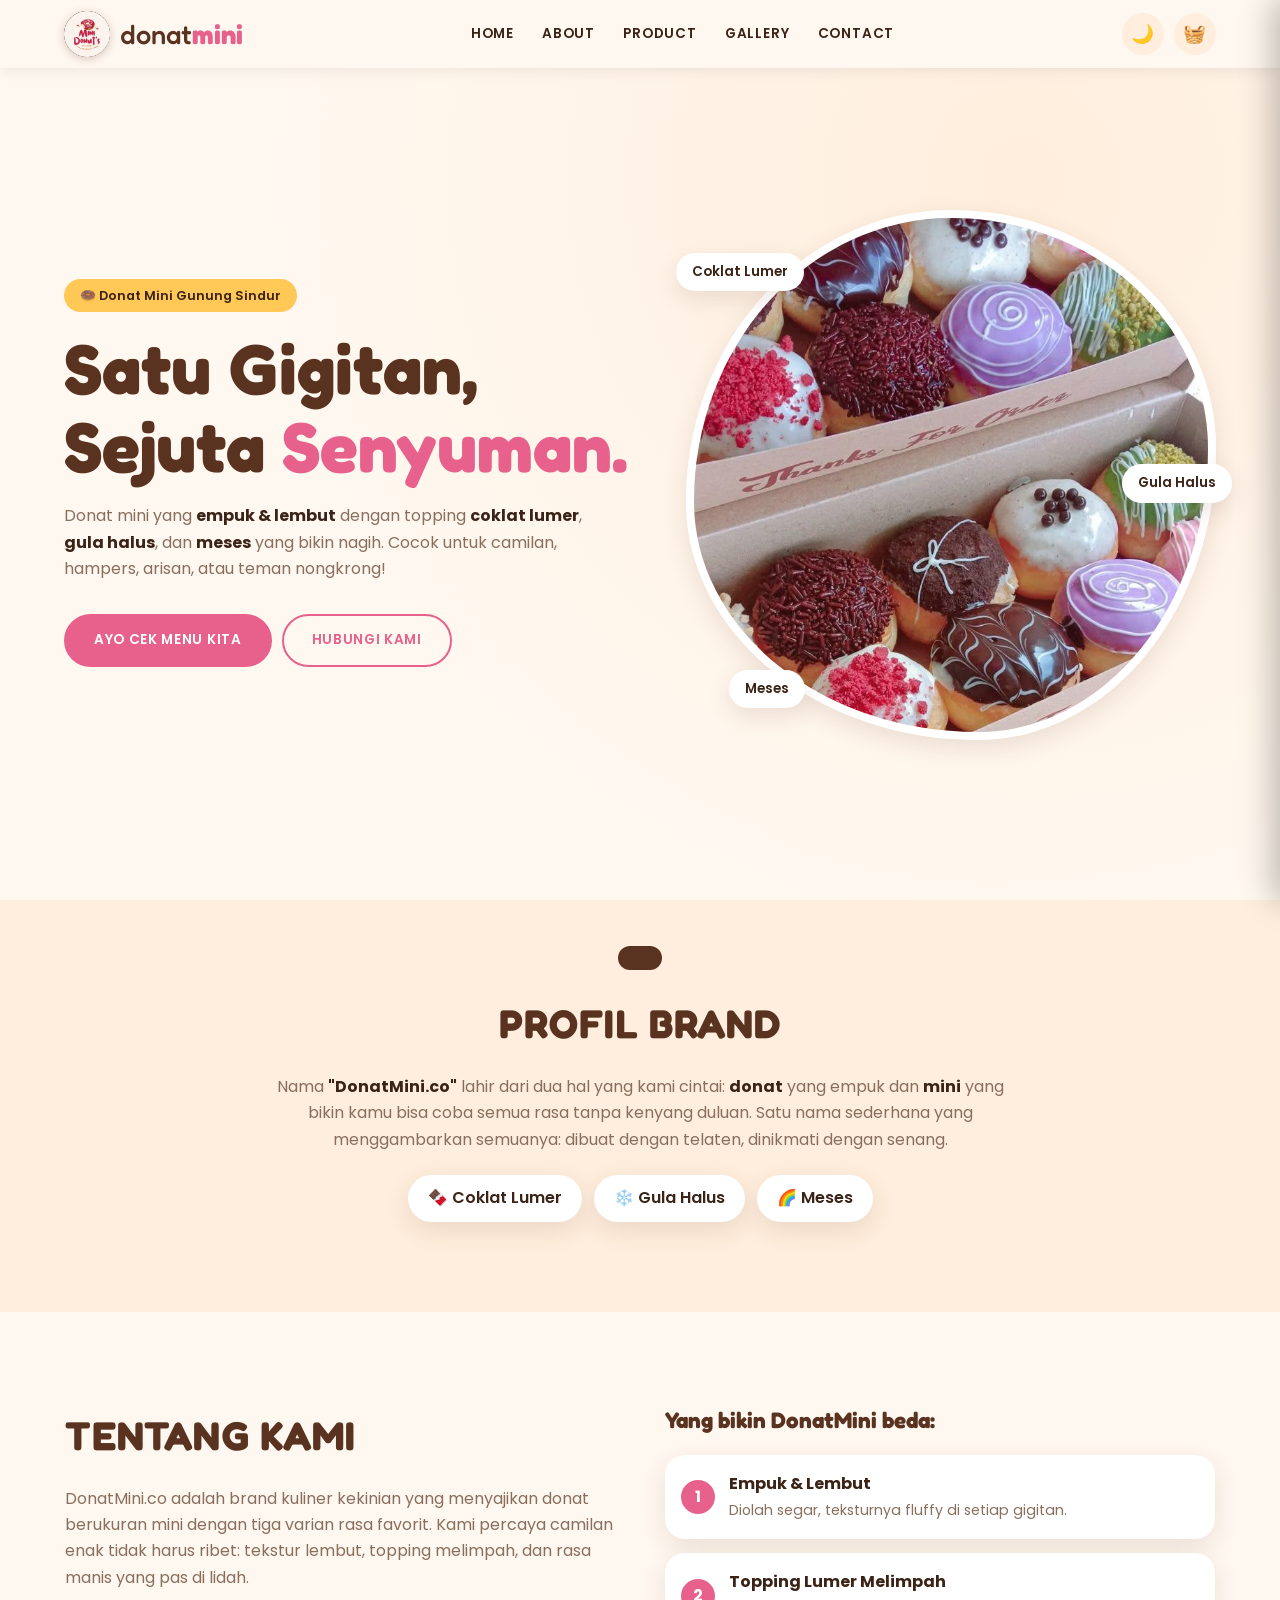
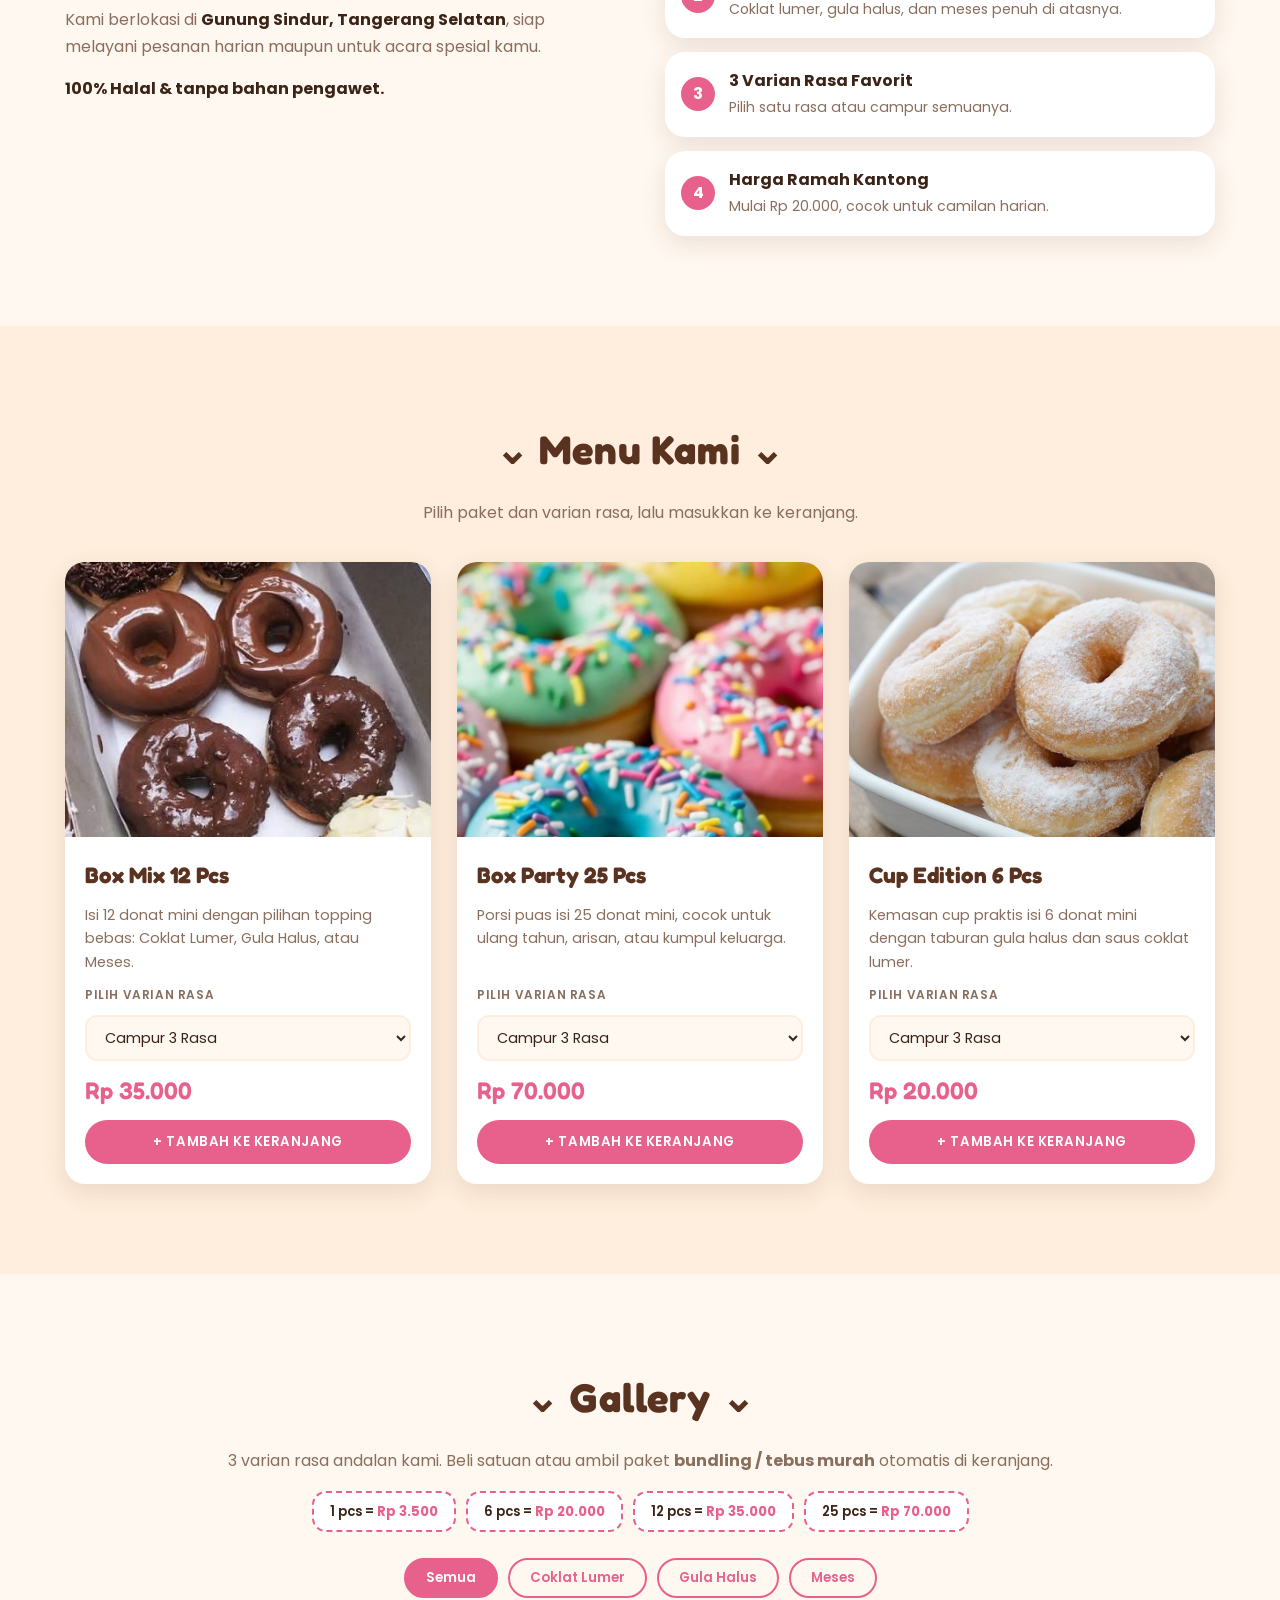
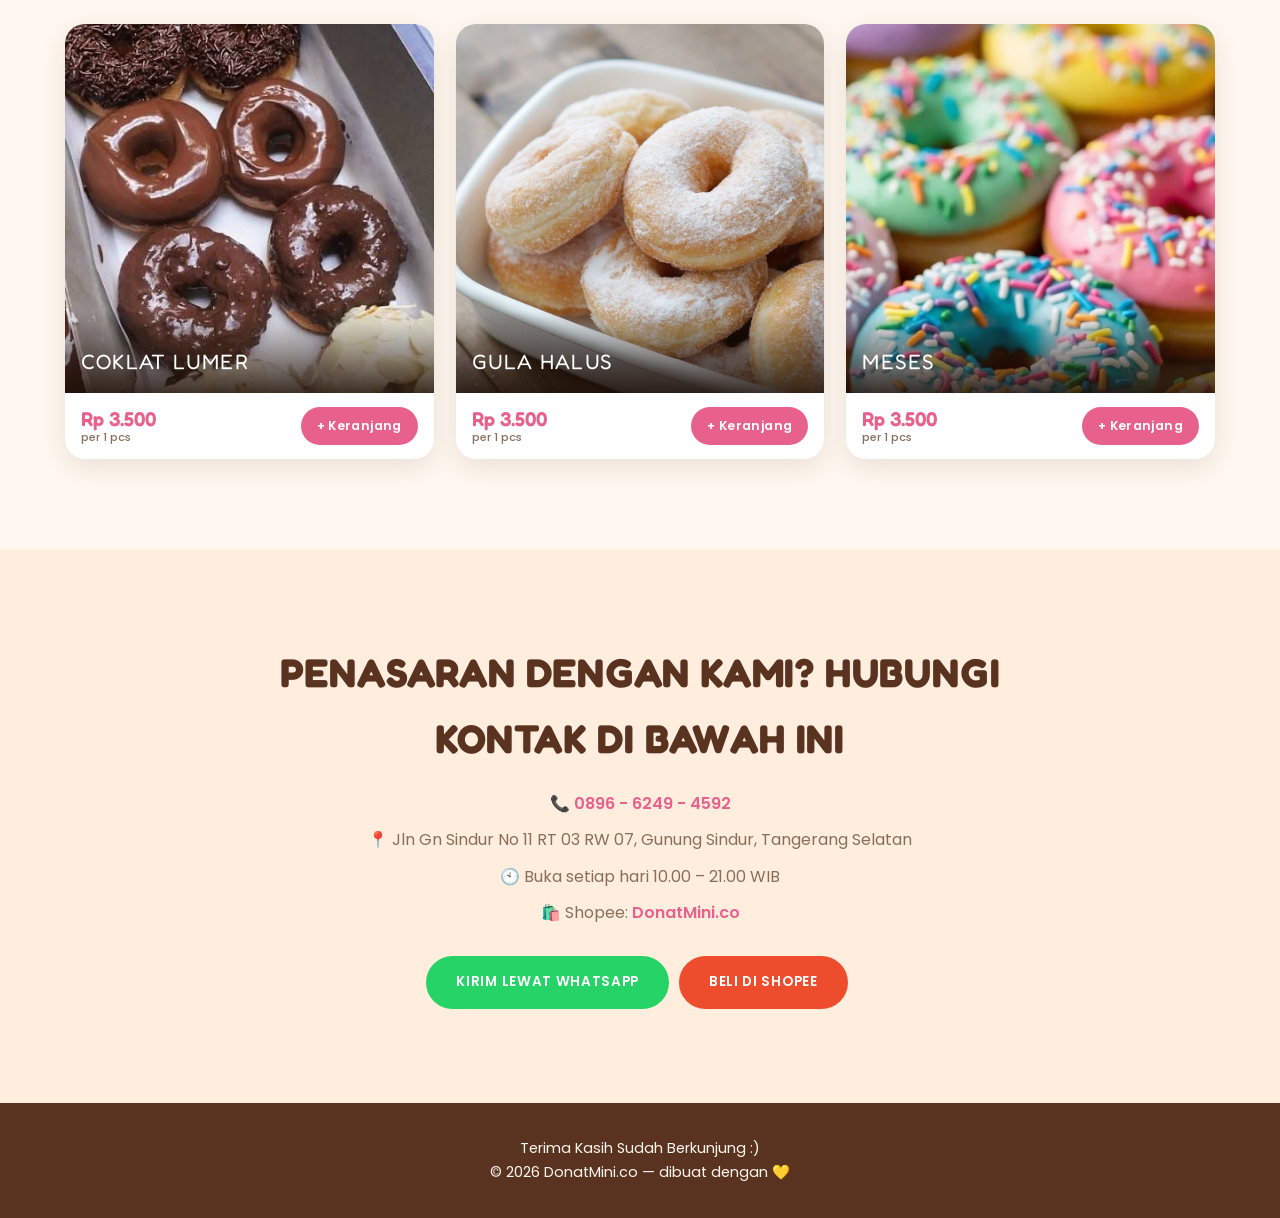
==== commit 1d6db3c6: "Add files via upload" ====
--- a/index.html
+++ b/index.html
@@ -1,92 +1,167 @@
 <!DOCTYPE html>
 <html lang="id">
 <head>
-<meta charset="UTF-8">
-<meta name="viewport" content="width=device-width, initial-scale=1, viewport-fit=cover">
-<title>Donat Mini Sindur</title>
-<link rel="icon" href="data:,">
-<link rel="preconnect" href="https://fonts.googleapis.com">
-<link rel="preconnect" href="https://fonts.gstatic.com" crossorigin>
-<link href="https://fonts.googleapis.com/css2?family=Poppins:ital,wght@0,400;0,500;0,600;0,700;0,800;1,500&family=Caveat:wght@600;700&display=swap" rel="stylesheet">
-<!-- Menghubungkan file CSS terpisah -->
-<link rel="stylesheet" href="style.css">
+  <meta charset="UTF-8">
+  <meta name="viewport" content="width=device-width, initial-scale=1, viewport-fit=cover">
+  <title>DonatMini.co - Manisnya Pas di Setiap Gigitan</title>
+  <meta name="description" content="DonatMini.co - donat mini empuk dengan topping Coklat Lumer, Gula Halus, dan Meses. Gunung Sindur, Tangerang Selatan.">
+  <link rel="preconnect" href="https://fonts.googleapis.com">
+  <link rel="preconnect" href="https://fonts.gstatic.com" crossorigin>
+  <link href="https://fonts.googleapis.com/css2?family=Fredoka:wght@400;500;600;700&family=Poppins:wght@400;500;600&display=swap" rel="stylesheet">
+  <link rel="stylesheet" href="style.css">
+  <script>document.documentElement.classList.add("js")</script>
 </head>
 <body>
-<div class="wrap">
 
-<!-- Navbar dengan Logo di Pojok Kiri -->
-<header class="navbar"><div class="navbar-in">
-  <img class="nav-logo" src="URL_GAMBAR_1_ANDA" alt="Logo Donat Mini Sindur">
-  <nav>
-    <a href="#beranda" class="nav-link active" data-s="beranda">BERANDA</a><span>|</span>
-    <a href="#produk" class="nav-link" data-s="produk">PRODUK</a><span>|</span>
-    <a href="#kontak" class="nav-link" data-s="kontak">KONTAK</a>
-  </nav>
-</div></header>
+  <!-- NAVBAR -->
+  <header class="navbar" id="navbar">
+    <a href="#beranda" class="logo">
+      <img id="logoImg" alt="Logo Mini Donut's" class="logo-img">
+      <span>donat<b>mini</b></span>
+    </a>
+    <nav class="nav-links" id="navLinks">
+      <a href="#beranda">HOME</a>
+      <a href="#about">ABOUT</a>
+      <a href="#produk">PRODUCT</a>
+      <a href="#gallery">GALLERY</a>
+      <a href="#kontak">CONTACT</a>
+    </nav>
+    <div class="nav-actions">
+      <button class="icon-btn" id="themeToggle" aria-label="Ganti tema">🌙</button>
+      <button class="icon-btn cart-btn" id="cartOpen" aria-label="Buka keranjang">
+        🧺<span class="badge" id="cartCount">0</span>
+      </button>
+      <button class="icon-btn burger" id="burger" aria-label="Menu">☰</button>
+    </div>
+  </header>
 
-<!-- Hero Section -->
-<section id="beranda" class="hero">
-  <h1 class="tagline script">Donat Mini Sindur</h1>
-  <p class="lead">Nikmati kelezatan donat mini lumer dengan berbagai varian rasa premium khas Gunung Sindur.</p>
-</section>
+  <!-- HERO -->
+  <section class="hero" id="beranda">
+    <div class="hero-text reveal">
+      <span class="pill">🍩 Donat Mini Gunung Sindur</span>
+      <h1>Satu Gigitan,<br>Sejuta <span class="hl">Senyuman.</span></h1>
+      <p>Donat mini yang <b>empuk &amp; lembut</b> dengan topping <b>coklat lumer</b>, <b>gula halus</b>, dan <b>meses</b> yang bikin nagih. Cocok untuk camilan, hampers, arisan, atau teman nongkrong!</p>
+      <a href="#produk" class="btn btn-primary">AYO CEK MENU KITA</a>
+      <a href="#kontak" class="btn btn-ghost">HUBUNGI KAMI</a>
+    </div>
+    <div class="hero-img reveal">
+      <img id="heroImg" alt="Donat mini coklat lumer">
+      <div class="float-tag t1">Coklat Lumer</div>
+      <div class="float-tag t2">Gula Halus</div>
+      <div class="float-tag t3">Meses</div>
+    </div>
+  </section>
 
-<div class="banner">✨ MANISNYA PAS, LUMERNYA PAS DI HATI! ✨</div>
+  <!-- PROFIL BRAND -->
+  <section class="section alt" id="profil">
+    <div class="container narrow reveal">
+      <h2 class="title">PROFIL BRAND</h2>
+      <p class="lead">Nama <b>"DonatMini.co"</b> lahir dari dua hal yang kami cintai: <b>donat</b> yang empuk dan <b>mini</b> yang bikin kamu bisa coba semua rasa tanpa kenyang duluan. Satu nama sederhana yang menggambarkan semuanya: dibuat dengan telaten, dinikmati dengan senang.</p>
+      <div class="chips">
+        <span class="chip">🍫 Coklat Lumer</span>
+        <span class="chip">❄️ Gula Halus</span>
+        <span class="chip">🌈 Meses</span>
+      </div>
+    </div>
+  </section>
 
-<!-- Produk Section -->
-<section id="produk" class="produk">
-  <h2>Pilihan Menu Favorit</h2>
-  <div class="carousel">
-    <div class="pcard active" onclick="selectProduct(0)">
-      <div class="photo"><img src="URL_GAMBAR_PRODUK_1" class="jar" alt="Donat Coklat"></div>
-      <div class="pname"><span>Donat Mini Coklat</span><span>Rp10k</span></div>
+  <!-- TENTANG KAMI -->
+  <section class="section" id="about">
+    <div class="container about-grid">
+      <div class="reveal">
+        <h2 class="title left">TENTANG KAMI</h2>
+        <p class="lead">DonatMini.co adalah brand kuliner kekinian yang menyajikan donat berukuran mini dengan tiga varian rasa favorit. Kami percaya camilan enak tidak harus ribet: tekstur lembut, topping melimpah, dan rasa manis yang pas di lidah.</p>
+        <p class="lead">Kami berlokasi di <b>Gunung Sindur, Tangerang Selatan</b>, siap melayani pesanan harian maupun untuk acara spesial kamu.</p>
+        <p class="lead"><b>100% Halal &amp; tanpa bahan pengawet.</b></p>
+      </div>
+      <div class="reveal">
+        <h3 class="sub">Yang bikin DonatMini beda:</h3>
+        <ol class="why">
+          <li><b>Empuk &amp; Lembut</b><span>Diolah segar, teksturnya fluffy di setiap gigitan.</span></li>
+          <li><b>Topping Lumer Melimpah</b><span>Coklat lumer, gula halus, dan meses penuh di atasnya.</span></li>
+          <li><b>3 Varian Rasa Favorit</b><span>Pilih satu rasa atau campur semuanya.</span></li>
+          <li><b>Harga Ramah Kantong</b><span>Mulai Rp 20.000, cocok untuk camilan harian.</span></li>
+        </ol>
+      </div>
     </div>
-    <div class="pcard" onclick="selectProduct(1)">
-      <div class="photo"><img src="URL_GAMBAR_PRODUK_2" class="jar" alt="Donat Keju"></div>
-      <div class="pname"><span>Donat Mini Keju</span><span>Rp10k</span></div>
+  </section>
+
+  <!-- PRODUK -->
+  <section class="section alt" id="produk">
+    <div class="container">
+      <h2 class="title">⌄ Menu Kami ⌄</h2>
+      <p class="center muted">Pilih paket dan varian rasa, lalu masukkan ke keranjang.</p>
+      <div class="products" id="productGrid"></div>
     </div>
+  </section>
+
+  <!-- GALLERY -->
+  <section class="section" id="gallery">
+    <div class="container">
+      <h2 class="title">⌄ Gallery ⌄</h2>
+      <p class="center muted">3 varian rasa andalan kami. Beli satuan atau ambil paket <b>bundling / tebus murah</b> otomatis di keranjang.</p>
+      <div class="bundle-info" id="bundleInfo"></div>
+      <div class="filters" id="filters">
+        <button class="filter active" data-f="all">Semua</button>
+        <button class="filter" data-f="coklat">Coklat Lumer</button>
+        <button class="filter" data-f="gula">Gula Halus</button>
+        <button class="filter" data-f="meses">Meses</button>
+      </div>
+      <div class="gallery" id="galleryGrid"></div>
+    </div>
+  </section>
+
+  <!-- KONTAK -->
+  <section class="section contact" id="kontak">
+    <div class="container narrow center reveal">
+      <h2 class="title">PENASARAN DENGAN KAMI? HUBUNGI KONTAK DI BAWAH INI</h2>
+      <ul class="contact-list">
+        <li>📞 <a href="https://wa.me/6289662494592" target="_blank" rel="noopener">0896 - 6249 - 4592</a></li>
+        <li>📍 Jln Gn Sindur No 11 RT 03 RW 07, Gunung Sindur, Tangerang Selatan</li>
+        <li>🕙 Buka setiap hari 10.00 – 21.00 WIB</li>
+        <li>🛍️ Shopee: <a href="#" id="shopeeLink" target="_blank" rel="noopener">DonatMini.co</a></li>
+      </ul>
+      <a href="#" id="waDirect" class="btn btn-wa" target="_blank" rel="noopener">KIRIM LEWAT WHATSAPP</a>
+      <a href="#" id="shopeeDirect" class="btn btn-shopee" target="_blank" rel="noopener">BELI DI SHOPEE</a>
+    </div>
+  </section>
+
+  <footer class="footer">
+    <p>Terima Kasih Sudah Berkunjung :)</p>
+    <p>© 2026 DonatMini.co — dibuat dengan 💛</p>
+  </footer>
+
+  <!-- KERANJANG -->
+  <div class="overlay" id="overlay"></div>
+  <aside class="cart" id="cart" aria-label="Keranjang">
+    <div class="cart-head">
+      <h3>🧺 Keranjang</h3>
+      <button class="icon-btn" id="cartClose" aria-label="Tutup">✕</button>
+    </div>
+    <div class="cart-items" id="cartItems"></div>
+    <div class="cart-foot">
+      <div class="total"><span>TOTAL</span><b id="cartTotal">Rp 0</b></div>
+      <label class="note-label" for="orderName">Nama pemesan</label>
+      <input type="text" id="orderName" placeholder="Nama kamu">
+      <label class="note-label" for="orderNote">Catatan (opsional)</label>
+      <textarea id="orderNote" rows="2" placeholder="Alamat / waktu ambil / catatan lain"></textarea>
+      <button class="btn btn-shopee block" id="checkoutShopee">🛍️ PESAN VIA SHOPEE</button>
+      <button class="btn btn-wa block" id="checkoutWA">💬 PESAN VIA WHATSAPP</button>
+      <p class="hint" id="shopeeHint">Pesanan Shopee: salin ringkasan otomatis, lalu cari produk di toko Shopee kami.</p>
+    </div>
+  </aside>
+
+  <!-- LIGHTBOX -->
+  <div class="lightbox" id="lightbox">
+    <button class="icon-btn lb-close" id="lbClose" aria-label="Tutup">✕</button>
+    <figure>
+      <img id="lbImg" src="" alt="">
+      <figcaption id="lbCap"></figcaption>
+    </figure>
   </div>
 
-  <div class="product-detail">
-    <h3 id="prodTitle">Donat Mini Coklat</h3>
-    <p id="prodDesc">Donat mini empuk dengan taburan toping coklat lumer premium yang melimpah di setiap gigitan.</p>
-  </div>
+  <div class="toast" id="toast"></div>
 
-  <div class="add-cart-wrap">
-    <button class="add-cart-btn" onclick="addToCart()">+ Tambah ke Keranjang</button>
-  </div>
-
-  <!-- Keranjang Pesanan -->
-  <div class="cart-box">
-    <h4>Keranjang Pesanan Anda</h4>
-    <ul id="cartList">
-      <li class="cart-empty">Belum ada produk yang dipilih.</li>
-    </ul>
-    <div class="cart-total">
-      <span>Total:</span>
-      <span id="cartTotalPrice">Rp 0</span>
-    </div>
-    <div class="cart-actions">
-      <button id="checkoutBtn" onclick="checkoutWhatsApp()">Pesan via WhatsApp</button>
-    </div>
-  </div>
-</section>
-
-<!-- Kontak Section -->
-<section id="kontak" class="kontak">
-  <h3>Hubungi Kami & Pemesanan</h3>
-  <p class="addr">📍 Lokasi: Gunung Sindur, Bogor, Jawa Barat</p>
-  <p class="ig">Instagram: @donatminisindur</p>
-  <a href="https://wa.me/6281234567890" class="contact-pill" target="_blank">Chat WhatsApp</a>
-  <div class="script">Lezat & Higienis</div>
-</section>
-
-<footer class="credit">
-  &copy; 2026 Donat Mini Sindur. All Rights Reserved.
-</footer>
-
-</div>
-
-<!-- Menghubungkan file JavaScript terpisah -->
-<script src="script.js"></script>
+  <script src="script.js"></script>
 </body>
 </html>
--- a/style.css
+++ b/style.css
@@ -1,104 +1,193 @@
 :root{
-  --orange:#E44417; --orange-2:#EC6A1B; --orange-dark:#B5330F;
-  --banner:#FCE8B6; --cream:#FEF0E1; --cream-ink:#9a3b16; --ink:#4a2410;
-  color-scheme: light dark;
+  --bg:#fff8f0;
+  --bg-alt:#ffeedd;
+  --card:#ffffff;
+  --text:#3b2417;
+  --muted:#8a6e5d;
+  --brand:#e8618c;
+  --brand-dark:#c9446f;
+  --choco:#5a3220;
+  --accent:#ffc857;
+  --wa:#25d366;
+  --shopee:#ee4d2d;
+  --shadow:0 8px 24px rgba(90,50,32,.12);
+  --radius:20px;
 }
-@media (prefers-color-scheme:dark){
-  :root:not([data-theme="light"]){ --cream:#241209; --cream-ink:#f3c98e; --ink:#f3e3d2; }
+[data-theme="dark"]{
+  --bg:#1c1410;
+  --bg-alt:#271b15;
+  --card:#33241c;
+  --text:#fbeee3;
+  --muted:#c6a894;
+  --choco:#fbeee3;
+  --shadow:0 8px 24px rgba(0,0,0,.4);
 }
-:root[data-theme="dark"]{ --cream:#241209; --cream-ink:#f3c98e; --ink:#f3e3d2; }
-*{box-sizing:border-box; margin:0; padding:0;}
-html{scroll-behavior:smooth; scroll-padding-top:env(safe-area-inset-top,0px);}
-body{
-  font-family:'Poppins',sans-serif; background:var(--cream); color:var(--ink);
-  padding-top:env(safe-area-inset-top,0px); padding-bottom:env(safe-area-inset-bottom,0px);
-  overflow-x:hidden;
-}
-.wrap{max-width:480px; margin:0 auto; position:relative;}
-img{max-width:100%; display:block;}
-.script{font-family:'Caveat',cursive; font-weight:700;}
 
-/* nav */
-header.navbar{
-  position:sticky; top:0; z-index:40; background:var(--orange);
-  padding-top:env(safe-area-inset-top,0px);
-  box-shadow:0 2px 0 rgba(0,0,0,.12);
-}
-.navbar::before{content:"";position:fixed;inset:0 0 auto;height:env(safe-area-inset-top,0px);background:var(--orange);z-index:41;}
-.navbar-in{max-width:480px; margin:0 auto; display:flex; align-items:center; justify-content:space-between; padding:10px 16px;}
-.navbar img.nav-logo{height:34px; width:auto; border-radius:50%;}
-.navbar nav{display:flex; align-items:center; gap:6px; font-size:12.5px; letter-spacing:.04em;}
-.navbar nav a{color:#fbd9bf; text-decoration:none; font-weight:500; white-space:nowrap;}
-.navbar nav a.active{color:#fff; font-weight:700;}
-.navbar nav span{color:#fbd9bf; opacity:.6;}
+*{box-sizing:border-box;margin:0;padding:0}
+html{scroll-behavior:smooth;scroll-padding-top:76px}
+body{font-family:'Poppins',sans-serif;background:var(--bg);color:var(--text);line-height:1.65;transition:background .3s,color .3s;overflow-x:hidden}
+img{max-width:100%;display:block}
+a{color:inherit}
 
-/* hero */
-.hero{
-  background:var(--orange); color:#fff; text-align:center; padding:28px 24px 34px;
-  position:relative; overflow:hidden;
-  background-image: linear-gradient(rgba(228, 68, 23, 0.85), rgba(181, 51, 15, 0.85)), url('URL_GAMBAR_BACKGROUND_ANDA_DISINI');
-  background-size: cover;
-  background-position: center;
-}
-.hero img.hero-logo{width:min(78%,320px); margin:4px auto 14px; border-radius:12px;}
-.hero .tagline{font-size:30px; line-height:1.15; color:var(--banner); margin-bottom:16px;}
-.hero .lead{font-size:14.5px; line-height:1.7; max-width:360px; margin:0 auto; color:#fde9da;}
-.hero .lead b{color:#fff;}
+/* NAVBAR */
+.navbar{position:fixed;top:0;left:0;right:0;z-index:50;height:68px;padding:0 5%;display:flex;align-items:center;justify-content:space-between;background:var(--bg);box-shadow:0 2px 14px rgba(0,0,0,.08)}
+.logo{font-family:'Fredoka',sans-serif;font-size:1.7rem;text-decoration:none;color:var(--choco);font-weight:500;display:flex;align-items:center;gap:10px}
+.logo-img{width:46px;height:46px;border-radius:50%;object-fit:cover;box-shadow:0 2px 8px rgba(90,50,32,.25);background:#fbf3ec}
+.logo b{color:var(--brand);font-weight:700}
+.nav-links{display:flex;gap:28px}
+.nav-links a{text-decoration:none;font-weight:600;font-size:.85rem;letter-spacing:.06em;transition:color .2s}
+.nav-links a:hover{color:var(--brand)}
+.nav-actions{display:flex;gap:10px;align-items:center}
+.icon-btn{background:var(--bg-alt);border:none;width:42px;height:42px;border-radius:50%;font-size:1.15rem;cursor:pointer;color:var(--text);position:relative;transition:transform .2s}
+.icon-btn:hover{transform:scale(1.08)}
+.badge{position:absolute;top:-4px;right:-4px;min-width:20px;height:20px;border-radius:10px;background:var(--brand);color:#fff;font-size:.7rem;font-weight:700;display:grid;place-items:center;padding:0 5px}
+.burger{display:none}
 
-.banner{background:var(--banner); color:var(--orange-dark); text-align:center; font-weight:800; font-size:15px; letter-spacing:.03em; padding:14px 10px;}
+/* HERO */
+.hero{min-height:100vh;padding:110px 5% 60px;display:grid;grid-template-columns:1.1fr 1fr;gap:40px;align-items:center;background:radial-gradient(circle at 80% 20%,var(--bg-alt),var(--bg) 60%)}
+.pill{display:inline-block;background:var(--accent);color:#3b2417;padding:6px 16px;border-radius:99px;font-weight:600;font-size:.8rem;margin-bottom:18px}
+.hero h1{font-family:'Fredoka',sans-serif;font-size:clamp(2.4rem,6vw,4.4rem);line-height:1.1;color:var(--choco);margin-bottom:18px}
+.hl{color:var(--brand)}
+.hero p{max-width:520px;margin-bottom:28px;color:var(--muted)}
+.hero p b{color:var(--text)}
+.hero-img{position:relative}
+.hero-img img{width:100%;aspect-ratio:1/1;object-fit:cover;border-radius:50% 50% 45% 55%/55% 45% 55% 45%;box-shadow:var(--shadow);border:8px solid var(--card)}
+.float-tag{position:absolute;background:var(--card);padding:8px 16px;border-radius:99px;font-weight:600;font-size:.85rem;box-shadow:var(--shadow);animation:float 4s ease-in-out infinite}
+.t1{top:8%;left:-2%}
+.t2{top:48%;right:-3%;animation-delay:1s}
+.t3{bottom:6%;left:8%;animation-delay:2s}
+@keyframes float{50%{transform:translateY(-10px)}}
 
-/* profile / tentang */
-.profile{background:var(--orange); color:#fff; padding:30px 24px 36px; position:relative; overflow:hidden;}
-.pill{display:inline-block; background:var(--banner); color:var(--orange-dark); font-weight:800; font-size:14px; padding:8px 18px; border-radius:999px; margin-bottom:12px;}
-.profile p{font-size:14px; line-height:1.75; color:#fde9da; margin-bottom:22px;}
-.profile p b{color:#fff;}
-.points{list-style:none; counter-reset:pt; margin:14px 0 22px;}
-.points li{counter-increment:pt; font-size:13.5px; line-height:1.6; color:#fde9da; padding-left:24px; position:relative; margin-bottom:8px;}
-.points li::before{content:counter(pt)"."; position:absolute; left:0; color:var(--banner); font-weight:700;}
-.script-caption{text-align:center; font-size:22px; color:var(--banner); margin-top:8px;}
+/* BUTTONS */
+.btn{display:inline-block;padding:13px 28px;border-radius:99px;font-weight:600;font-size:.85rem;letter-spacing:.05em;text-decoration:none;border:2px solid transparent;cursor:pointer;font-family:inherit;transition:transform .2s,box-shadow .2s;margin:4px 6px 4px 0}
+.btn:hover{transform:translateY(-3px);box-shadow:var(--shadow)}
+.btn-primary{background:var(--brand);color:#fff}
+.btn-primary:hover{background:var(--brand-dark)}
+.btn-ghost{border-color:var(--brand);color:var(--brand);background:transparent}
+.btn-wa{background:var(--wa);color:#fff}
+.btn-shopee{background:var(--shopee);color:#fff}
+.btn.block{display:block;width:100%;text-align:center;margin:8px 0 0}
 
-/* cta */
-.cta{position:relative; padding:48px 20px; text-align:center; background-size:cover; background-position:center; isolation:isolate;}
-.cta::before{content:"";position:absolute; inset:0; background:rgba(228,68,23,.42); z-index:-1;}
-.cta-btn{background:var(--orange); color:#fff; border:none; font-family:inherit; font-weight:800; font-size:16px; letter-spacing:.03em; padding:16px 28px; border-radius:999px; box-shadow:0 6px 0 var(--orange-dark); cursor:pointer;}
-.cta-btn:active{transform:translateY(3px); box-shadow:0 3px 0 var(--orange-dark);}
+/* SECTIONS */
+.section{padding:90px 5%}
+.section.alt{background:var(--bg-alt)}
+.container{max-width:1150px;margin:auto}
+.container.narrow{max-width:760px}
+.center{text-align:center}
+.muted{color:var(--muted)}
+.title{font-family:'Fredoka',sans-serif;font-size:clamp(1.7rem,4vw,2.5rem);text-align:center;color:var(--choco);margin-bottom:18px;letter-spacing:.02em}
+.title.left{text-align:left}
+.lead{margin-bottom:16px;color:var(--muted)}
+.lead b{color:var(--text)}
+.sub{font-family:'Fredoka',sans-serif;font-size:1.4rem;margin-bottom:16px;color:var(--choco)}
+#profil .lead{text-align:center}
+.chips{display:flex;justify-content:center;flex-wrap:wrap;gap:12px;margin-top:22px}
+.chip{background:var(--card);padding:10px 20px;border-radius:99px;font-weight:600;box-shadow:var(--shadow)}
 
-/* produk */
-.produk{background:var(--cream); padding:28px 0 36px;}
-.produk h2{text-align:center; color:var(--orange); font-size:19px; font-weight:800; margin-bottom:18px;}
-.carousel{display:flex; gap:14px; overflow-x:auto; padding:4px 24px 14px; scroll-snap-type:x mandatory; -webkit-overflow-scrolling:touch;}
-.carousel::-webkit-scrollbar{display:none;}
-.pcard{scroll-snap-align:center; flex:0 0 72%; max-width:230px; background:var(--orange); border-radius:18px; padding:14px 14px 12px; cursor:pointer; border:3px solid transparent; transition:border-color .15s;}
-.pcard.active{border-color:var(--banner);}
-.pcard .photo{position:relative; height:140px; display:flex; align-items:center; justify-content:center;}
-.pcard .photo img.jar{max-height:130px; border-radius:10px;}
-.pcard .pname{color:#fff; font-weight:700; font-size:13px; display:flex; justify-content:space-between; margin-top:8px;}
+.about-grid{display:grid;grid-template-columns:1fr 1fr;gap:50px;align-items:start}
+.why{list-style:none;counter-reset:n;display:grid;gap:14px}
+.why li{counter-increment:n;background:var(--card);padding:16px 18px 16px 64px;border-radius:var(--radius);box-shadow:var(--shadow);position:relative}
+.why li::before{content:counter(n);position:absolute;left:16px;top:50%;transform:translateY(-50%);width:34px;height:34px;border-radius:50%;background:var(--brand);color:#fff;display:grid;place-items:center;font-weight:700}
+.why b{display:block}
+.why span{font-size:.88rem;color:var(--muted)}
 
-.product-detail{background:var(--orange); margin:0 24px; padding:18px; border-radius:16px 16px 0 0; overflow:hidden;}
-.product-detail h3{color:#fff; font-size:16px; margin-bottom:6px;}
-.product-detail p{color:#fde9da; font-size:13px; line-height:1.55;}
+/* PRODUCTS */
+.products{display:grid;grid-template-columns:repeat(auto-fit,minmax(280px,1fr));gap:26px;margin-top:36px}
+.card{background:var(--card);border-radius:var(--radius);overflow:hidden;box-shadow:var(--shadow);display:flex;flex-direction:column;transition:transform .25s}
+.card:hover{transform:translateY(-6px)}
+.card img{width:100%;aspect-ratio:4/3;object-fit:cover}
+.card-body{padding:20px;display:flex;flex-direction:column;gap:10px;flex:1}
+.card h3{font-family:'Fredoka',sans-serif;font-size:1.4rem;color:var(--choco)}
+.card p{font-size:.9rem;color:var(--muted);flex:1}
+.price{font-family:'Fredoka',sans-serif;font-size:1.5rem;color:var(--brand);font-weight:600}
+.flavor-label{font-size:.75rem;font-weight:600;color:var(--muted);text-transform:uppercase;letter-spacing:.05em}
+select,input[type=text],textarea{width:100%;padding:10px 14px;border-radius:12px;border:2px solid var(--bg-alt);background:var(--bg);color:var(--text);font-family:inherit;font-size:.9rem}
+select:focus,input:focus,textarea:focus{outline:none;border-color:var(--brand)}
+.add-btn{background:var(--brand);color:#fff;border:none;padding:12px;border-radius:99px;font-weight:600;font-family:inherit;cursor:pointer;letter-spacing:.04em;transition:background .2s}
+.add-btn:hover{background:var(--brand-dark)}
 
-.add-cart-wrap{text-align:center; margin:16px 0 22px;}
-.add-cart-btn{background:var(--cream); color:var(--orange); border:2px solid var(--orange); font-family:inherit; font-weight:700; font-size:13.5px; padding:11px 22px; border-radius:999px; cursor:pointer;}
-.add-cart-btn:active{background:var(--orange); color:#fff;}
+/* GALLERY */
+.filters{display:flex;justify-content:center;flex-wrap:wrap;gap:10px;margin:26px 0}
+.filter{border:2px solid var(--brand);background:transparent;color:var(--brand);padding:8px 20px;border-radius:99px;font-weight:600;font-family:inherit;cursor:pointer;transition:.2s}
+.filter.active,.filter:hover{background:var(--brand);color:#fff}
+.gallery{display:grid;grid-template-columns:repeat(auto-fit,minmax(260px,1fr));gap:22px}
+.g-item{position:relative;border-radius:var(--radius);overflow:hidden;box-shadow:var(--shadow);background:var(--card);display:flex;flex-direction:column}
+.g-photo{position:relative;aspect-ratio:1/1;overflow:hidden;cursor:pointer}
+.g-photo img{width:100%;height:100%;object-fit:cover;transition:transform .4s}
+.g-item:hover .g-photo img{transform:scale(1.08)}
+.g-item.hide{display:none}
+.g-cap{position:absolute;left:0;right:0;bottom:0;padding:34px 16px 14px;background:linear-gradient(transparent,rgba(30,15,8,.85));color:#fff;font-family:'Fredoka',sans-serif;font-size:1.3rem;letter-spacing:.06em;text-transform:uppercase}
+.g-info{display:flex;align-items:center;justify-content:space-between;gap:10px;padding:14px 16px}
+.g-price{font-family:'Fredoka',sans-serif;font-size:1.25rem;color:var(--brand);font-weight:600;line-height:1.2}
+.g-price small{display:block;font-family:'Poppins',sans-serif;font-size:.7rem;color:var(--muted);font-weight:500}
+.g-add{background:var(--brand);color:#fff;border:none;padding:10px 16px;border-radius:99px;font-weight:600;font-family:inherit;font-size:.78rem;cursor:pointer;letter-spacing:.03em;transition:background .2s;white-space:nowrap}
+.g-add:hover{background:var(--brand-dark)}
 
-.cart-box{margin:0 24px; background:rgba(228,68,23,.06); border:1.5px dashed var(--orange); border-radius:16px; padding:16px;}
-.cart-box h4{color:var(--orange); font-size:14px; margin-bottom:10px;}
-.cart-box ul{list-style:none;}
-.cart-box li{display:flex; justify-content:space-between; font-size:13px; padding:5px 0; border-bottom:1px solid rgba(228,68,23,.15);}
-.cart-box li .nm{color:var(--ink);}
-.cart-box li .nm b{color:var(--orange);}
-.cart-empty{font-size:12.5px; color:#a97a5e; font-style:italic; padding:4px 0;}
-.cart-total{display:flex; justify-content:space-between; align-items:center; font-weight:800; color:var(--orange); font-size:15px; margin-top:10px; padding-top:10px; border-top:2px solid var(--orange);}
-.cart-actions{display:flex; gap:10px; margin-top:14px;}
-#checkoutBtn{flex:1; background:var(--orange); color:#fff; border:none; font-family:inherit; font-weight:700; font-size:13px; padding:12px; border-radius:999px; cursor:pointer;}
+.bundle-info{display:flex;flex-wrap:wrap;justify-content:center;gap:10px;margin:16px 0 4px}
+.bundle-chip{background:var(--card);border:2px dashed var(--brand);color:var(--text);padding:8px 16px;border-radius:14px;font-size:.82rem;font-weight:600;text-align:center}
+.bundle-chip b{color:var(--brand)}
 
-/* qris & kontak */
-.qris{background:var(--cream); text-align:center; padding:34px 24px 44px;}
-.qris h3{color:var(--orange); font-size:16px; font-weight:800; margin-bottom:28px;}
-.kontak{background:var(--cream); text-align:center; padding:36px 24px 22px;}
-.kontak h3{color:var(--orange); font-size:16px; line-height:1.5; margin-bottom:20px;}
-.contact-pill{display:inline-flex; align-items:center; gap:8px; background:var(--orange); color:#fff; font-weight:700; font-size:14px; padding:10px 20px; border-radius:999px; margin-bottom:16px; text-decoration:none;}
-.kontak .addr{font-size:13.5px; color:var(--ink); margin-bottom:6px;}
-.kontak .ig{font-weight:700; color:var(--orange); font-size:13.5px; margin-bottom:14px;}
-footer.credit{text-align:center; font-size:10.5px; color:#a97a5e; padding:10px; background:var(--cream);}+.bundle-box{background:var(--bg-alt);border:2px dashed var(--brand);border-radius:14px;padding:12px 14px;font-size:.82rem}
+.bundle-box h4{font-family:'Fredoka',sans-serif;font-size:1rem;margin-bottom:4px;color:var(--choco)}
+.bundle-box ul{list-style:none;color:var(--muted)}
+.bundle-box .save{color:#1f9d55;font-weight:700;margin-top:4px}
+.bundle-box .line{display:flex;justify-content:space-between;margin-top:6px;font-weight:600}
+
+/* CONTACT */
+.contact{background:var(--bg-alt)}
+.contact-list{list-style:none;margin:20px 0 26px;display:grid;gap:10px;color:var(--muted)}
+.contact-list a{color:var(--brand);font-weight:600;text-decoration:none}
+
+.footer{text-align:center;padding:34px 5%;background:var(--choco);color:#fff7ee;font-size:.9rem}
+[data-theme="dark"] .footer{background:#120c09}
+
+/* CART */
+.overlay{position:fixed;inset:0;background:rgba(0,0,0,.5);opacity:0;pointer-events:none;transition:opacity .3s;z-index:60}
+.overlay.show{opacity:1;pointer-events:auto}
+.cart{position:fixed;top:0;right:0;height:100%;width:min(420px,100%);background:var(--bg);z-index:70;transform:translateX(100%);transition:transform .35s;display:flex;flex-direction:column;box-shadow:-8px 0 30px rgba(0,0,0,.25)}
+.cart.open{transform:none}
+.cart-head{display:flex;justify-content:space-between;align-items:center;padding:18px 20px;border-bottom:2px solid var(--bg-alt)}
+.cart-head h3{font-family:'Fredoka',sans-serif;font-size:1.4rem}
+.cart-items{flex:1;overflow-y:auto;padding:16px 20px;display:grid;gap:12px;align-content:start}
+.empty{text-align:center;color:var(--muted);padding:40px 0}
+.c-item{display:grid;grid-template-columns:64px 1fr auto;gap:12px;align-items:center;background:var(--card);padding:10px;border-radius:14px}
+.c-item img{width:64px;height:64px;object-fit:cover;border-radius:10px}
+.c-item b{display:block;font-size:.9rem;line-height:1.3}
+.c-item small{color:var(--muted);display:block}
+.qty{display:flex;align-items:center;gap:8px;margin-top:4px}
+.qty button{width:26px;height:26px;border-radius:50%;border:none;background:var(--bg-alt);color:var(--text);cursor:pointer;font-weight:700}
+.rm{background:none;border:none;color:var(--muted);cursor:pointer;font-size:1.1rem}
+.cart-foot{padding:16px 20px 22px;border-top:2px solid var(--bg-alt)}
+.total{display:flex;justify-content:space-between;font-size:1.15rem;margin-bottom:12px}
+.total b{color:var(--brand);font-family:'Fredoka',sans-serif;font-size:1.4rem}
+.note-label{display:block;font-size:.75rem;font-weight:600;margin:8px 0 4px;color:var(--muted)}
+.hint{font-size:.72rem;color:var(--muted);margin-top:10px;text-align:center}
+
+/* LIGHTBOX */
+.lightbox{position:fixed;inset:0;background:rgba(0,0,0,.88);z-index:90;display:none;align-items:center;justify-content:center;padding:20px}
+.lightbox.show{display:flex}
+.lightbox figure{max-width:900px;text-align:center;color:#fff}
+.lightbox img{max-height:80vh;border-radius:16px;margin:auto}
+.lightbox figcaption{margin-top:12px;font-family:'Fredoka',sans-serif;font-size:1.4rem;letter-spacing:.08em;text-transform:uppercase}
+.lb-close{position:absolute;top:20px;right:20px}
+
+.toast{position:fixed;left:50%;bottom:30px;transform:translate(-50%,100px);background:var(--choco);color:#fff;padding:12px 22px;border-radius:99px;z-index:100;transition:transform .3s;font-size:.9rem}
+[data-theme="dark"] .toast{background:#fbeee3;color:#1c1410}
+.toast.show{transform:translate(-50%,0)}
+
+/* REVEAL */
+.js .reveal{opacity:0;transform:translateY(30px);transition:opacity .7s,transform .7s}
+.js .reveal.in{opacity:1;transform:none}
+
+/* RESPONSIVE */
+@media(max-width:860px){
+  .burger{display:block}
+  .nav-links{position:absolute;top:68px;left:0;right:0;background:var(--bg);flex-direction:column;gap:0;padding:8px 5% 16px;box-shadow:0 10px 20px rgba(0,0,0,.1);display:none}
+  .nav-links.open{display:flex}
+  .nav-links a{padding:12px 0;border-bottom:1px solid var(--bg-alt)}
+  .hero{grid-template-columns:1fr;text-align:center;padding-top:100px}
+  .hero p{margin-inline:auto}
+  .hero-img{max-width:420px;margin:auto}
+  .about-grid{grid-template-columns:1fr}
+  .title.left{text-align:center}
+}
